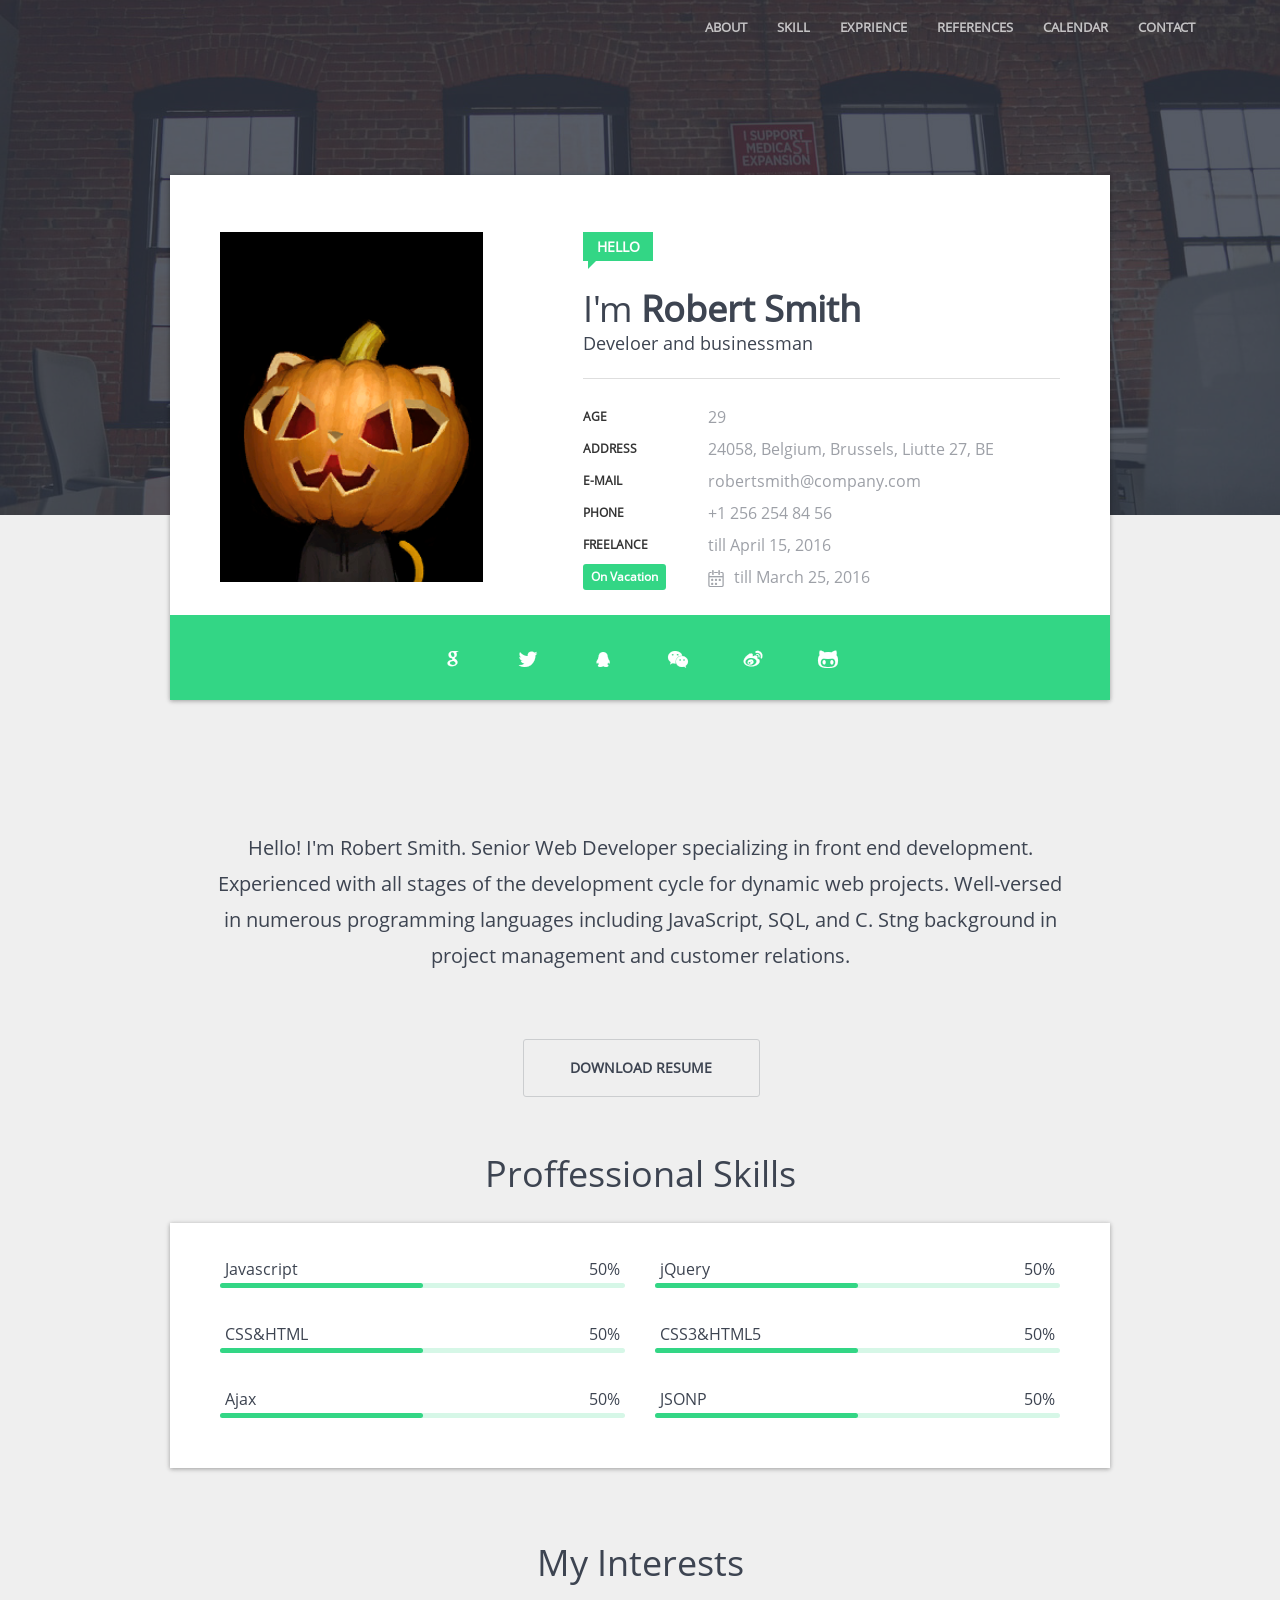
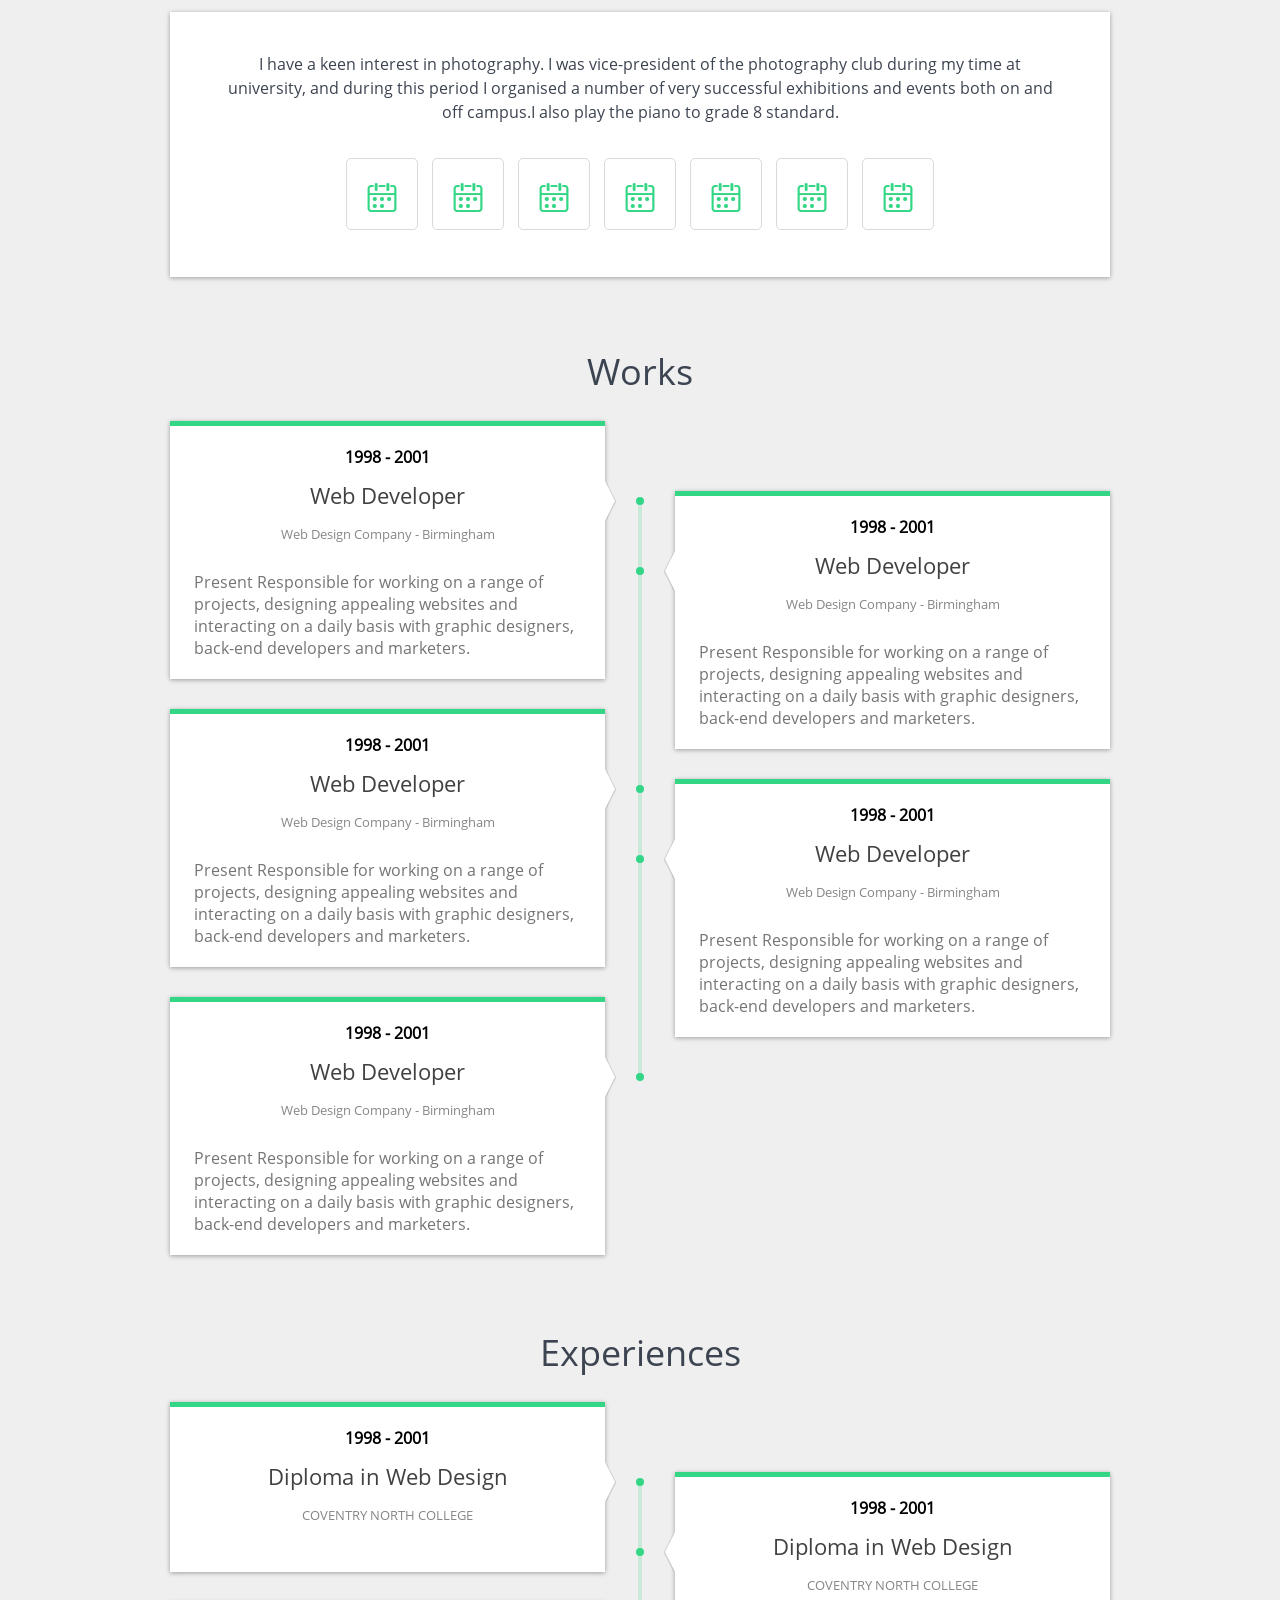
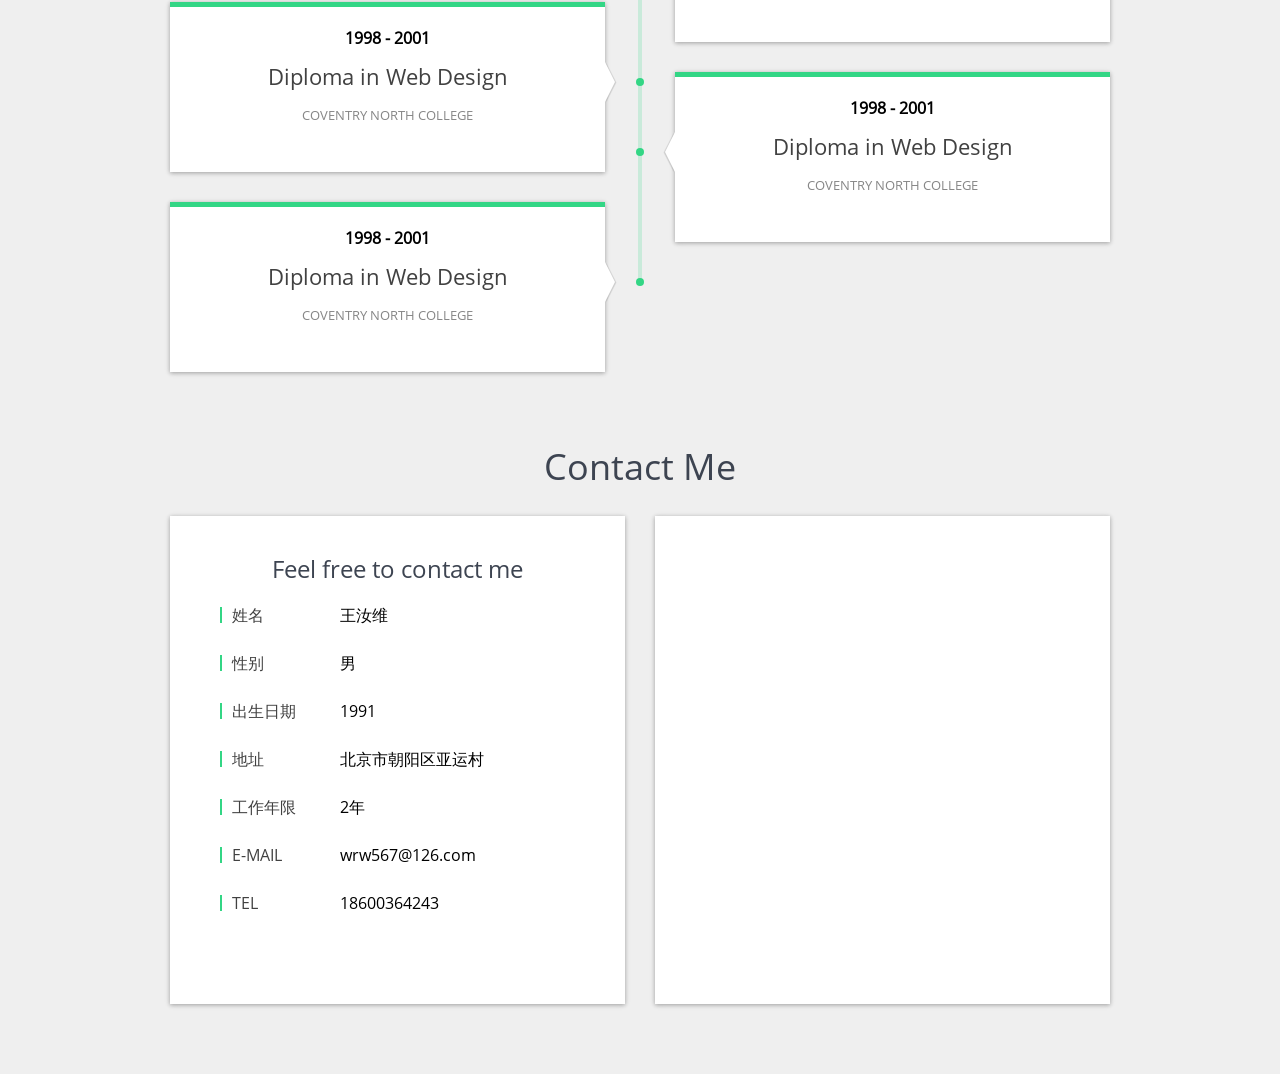
==== credit.html @ 1e8fa641 "commit rename of credit" ====
<!DOCTYPE html>
<html lang="en">
<head>
	<meta charset="UTF-8">
	<title>wangruwei</title>
	<link rel="stylesheet" href="css/main.css" />
	<script type="text/javascript" src="http://webapi.amap.com/maps?v=1.3&key=5630998f1c361e08227bcb206b51876e"></script> 
	<script src="js/main.js"></script>
</head>
<body>
	<header>
		<div class="nav-wrap clearfix">
			<ul class="nav clearfix">
				<li><a href="javascript:;">ABOUT</a><span class="sub-bar"></span></li>
				<li><a href="javascript:;">SKILL</a><span class="sub-bar"></li>
				<li><a href="javascript:;">EXPRIENCE</a><span class="sub-bar"></li>
				<li><a href="javascript:;">REFERENCES</a><span class="sub-bar"></li>
				<li><a href="javascript:;">CALENDAR</a><span class="sub-bar"></li>
				<li><a href="javascript:;">CONTACT</a><span class="sub-bar"></li>
			</ul>
		</div>
	</header>
	<section class="content">
		<div class="card clearfix">
			<div class="face">
				<img src="img/my.png" />
			</div>
			<div class="info">
				<div class="hello">HELLO</div>
				<h1 class="name"><span>I'm</span> Robert Smith</h1>
				<h2 class="job">Develoer and businessman</h2>
				<dl class="profile clearfix">
					<dt>Age</dt>
					<dd>29</dd>
					<dt>Address</dt>
					<dd>24058, Belgium, Brussels, Liutte 27, BE</dd>
					<dt>E-mail</dt>
					<dd><a href="mailto:robertsmith@company.com">robertsmith@company.com</a></dd>
					<dt>Phone</dt>
					<dd><a href="tel:+12562548456">+1 256 254 84 56</a></dd>
					<dt>Freelance</dt>
					<dd>till April 15, 2016</dd>
					<dt class="profile-vacation"><span>On Vacation</span></dt>
					<dd><i class="iconfont">&#xf0011;</i>till March 25, 2016</dd>
				</dl>
			</div>
			<div class="social-bar">
				<ul class="social clearfix">
					<li><a href=""><i class="google iconfont">&#xe875;</i></a></li>
					<li><a href=""><i class="twitter iconfont">&#xe887;</i></a></li>
					<li><a href=""><i class="qq iconfont">&#xe648;</i></a></li>
					<li><a href=""><i class="wechat iconfont">&#xe7f0;</i></a></li>
					<li><a href=""><i class="weibo iconfont">&#xe66e;</i></a></li>
					<li><a href=""><i class="github iconfont">&#xe66f;</i></a></li>
				</ul>
			</div>
		</div>
		<div class="profile-text">
			<p>Hello! I'm Robert Smith. Senior Web Developer specializing in front end development. Experienced with all stages of the development cycle for dynamic web projects. 
							Well-versed in numerous programming languages including JavaScript, SQL, and C. Stng background in project management and customer relations.</p>
		</div>
		<div class="profile-btn">
			<a href="javascript:;">Download Resume</a>
		</div>
	</section>
	<section class="skills">
		<h2>Proffessional Skills</h2>
		<div class="skills-box">
			<ul class="clearfix">
				<li>
					<em class="skill-name">Javascript</em>
					<span class="percent">50%</span>
					<span class="bar-wrap">
						<i class="skill-bar"></i>
					</span>
				</li>
				<li>
					<em class="skill-name">jQuery</em>
					<span class="percent">50%</span>
					<span class="bar-wrap">
						<i class="skill-bar"></i>
					</span>
				</li>
				<li>
					<em class="skill-name">CSS&HTML</em>
					<span class="percent">50%</span>
					<span class="bar-wrap">
						<i class="skill-bar"></i>
					</span>
				</li>
				<li>
					<em class="skill-name">CSS3&HTML5</em>
					<span class="percent">50%</span>
					<span class="bar-wrap">
						<i class="skill-bar"></i>
					</span>
				</li>
				<li>
					<em class="skill-name">Ajax</em>
					<span class="percent">50%</span>
					<span class="bar-wrap">
						<i class="skill-bar"></i>
					</span>
				</li>
				<li>
					<em class="skill-name">JSONP</em>
					<span class="percent">50%</span>
					<span class="bar-wrap">
						<i class="skill-bar"></i>
					</span>
				</li>
			</ul>
		</div>
	</section>
	<section class="library">
		<h2>My Interests</h2>
		<div class="lib-box">
			<p>I have a keen interest in photography. I was vice-president of the photography club during my time at university, and during this period I organised a number of very successful exhibitions and events both on and off campus.I also play the piano to grade 8 standard.</p>
			<ul class="lib-icons clearfix">
				<li class="iconfont">&#xf0011;<span>lib-name</span></li>
				<li class="iconfont">&#xf0011;<span>lib-name</span></li>
				<li class="iconfont">&#xf0011;<span>lib-name</span></li>
				<li class="iconfont">&#xf0011;<span>lib-name</span></li>
				<li class="iconfont">&#xf0011;<span>lib-name</span></li>
				<li class="iconfont">&#xf0011;<span>lib-name</span></li>
				<li class="iconfont">&#xf0011;<span>lib-name</span></li>
			</ul>
		</div>
	</section>
	<!-- 这里写 -->
	<section class="works">
		<h2>Works</h2>
		<div class="timeline">
			<!-- 中间线 -->
			<div class="timeline-bar"></div>
			<!--气泡-->
			<div class="timeline-box left" style="left:0;top:0;">
				<span class="dot"></span>
				<div class="timeline-box-inner">
					<span class="arrow"><i></i></span>
					<div class="date">1998 - 2001</div>
					<h3>Web Developer</h3>
					<h4>Web Design Company - Birmingham</h4>
					<p>Present Responsible for working on a range of projects, designing appealing websites and interacting on a daily basis with graphic designers, back-end developers and marketers.</p>
				</div>
			</div>
			<div class="timeline-box right" style="right:0;top:70px;">
				<span class="dot"></span>
				<div class="timeline-box-inner">
					<span class="arrow"><i></i></span>
					<div class="date">1998 - 2001</div>
					<h3>Web Developer</h3>
					<h4>Web Design Company - Birmingham</h4>
					<p>Present Responsible for working on a range of projects, designing appealing websites and interacting on a daily basis with graphic designers, back-end developers and marketers.</p>
				</div>
			</div>
			<div class="timeline-box left" style="left:0;top:288px;">
				<span class="dot"></span>
				<div class="timeline-box-inner">
					<span class="arrow"><i></i></span>
					<div class="date">1998 - 2001</div>
					<h3>Web Developer</h3>
					<h4>Web Design Company - Birmingham</h4>
					<p>Present Responsible for working on a range of projects, designing appealing websites and interacting on a daily basis with graphic designers, back-end developers and marketers.</p>
				</div>
			</div>
			<div class="timeline-box right" style="right:0;top:358px;">
				<span class="dot"></span>
				<div class="timeline-box-inner">
					<span class="arrow"><i></i></span>
					<div class="date">1998 - 2001</div>
					<h3>Web Developer</h3>
					<h4>Web Design Company - Birmingham</h4>
					<p>Present Responsible for working on a range of projects, designing appealing websites and interacting on a daily basis with graphic designers, back-end developers and marketers.</p>
				</div>
			</div>
			<div class="timeline-box left" style="left:0;top:576px;">
				<span class="dot"></span>
				<div class="timeline-box-inner">
					<span class="arrow"><i></i></span>
					<div class="date">1998 - 2001</div>
					<h3>Web Developer</h3>
					<h4>Web Design Company - Birmingham</h4>
					<p>Present Responsible for working on a range of projects, designing appealing websites and interacting on a daily basis with graphic designers, back-end developers and marketers.</p>
				</div>
			</div>
		</div>
	</section>
	<section class="works chief">
		<h2>Experiences</h2>
		<div class="timeline">
			<!-- 中间线 -->
			<div class="timeline-bar"></div>
			<!--气泡-->
			<div class="timeline-box left" style="left:0;top:0;">
				<span class="dot"></span>
				<div class="timeline-box-inner">
					<span class="arrow"><i></i></span>
					<div class="date">1998 - 2001</div>
					<h3>Diploma in Web Design</h3>
					<h4>COVENTRY NORTH COLLEGE</h4>
				</div>
			</div>
			<div class="timeline-box right" style="right:0;top:70px;">
				<span class="dot"></span>
				<div class="timeline-box-inner">
					<span class="arrow"><i></i></span>
					<div class="date">1998 - 2001</div>
					<h3>Diploma in Web Design</h3>
					<h4>COVENTRY NORTH COLLEGE</h4>
				</div>
			</div>
			<div class="timeline-box left" style="left:0;top:200px;">
				<span class="dot"></span>
				<div class="timeline-box-inner">
					<span class="arrow"><i></i></span>
					<div class="date">1998 - 2001</div>
					<h3>Diploma in Web Design</h3>
					<h4>COVENTRY NORTH COLLEGE</h4>
				</div>
			</div>
			<div class="timeline-box right" style="right:0;top:270px;">
				<span class="dot"></span>
				<div class="timeline-box-inner">
					<span class="arrow"><i></i></span>
					<div class="date">1998 - 2001</div>
					<h3>Diploma in Web Design</h3>
					<h4>COVENTRY NORTH COLLEGE</h4>
				</div>
			</div>
			<div class="timeline-box left" style="left:0;top:400px;">
				<span class="dot"></span>
				<div class="timeline-box-inner">
					<span class="arrow"><i></i></span>
					<div class="date">1998 - 2001</div>
					<h3>Diploma in Web Design</h3>
					<h4>COVENTRY NORTH COLLEGE</h4>
				</div>
			</div>
		</div>
	</section>
	<section class="contact clearfix">
		<h2>Contact Me</h2>
		<div class="my-info">
			<h3>Feel free to contact me</h3>
			<dl class="clearfix">
				<dt>姓名<i></i></dt>
				<dd>王汝维</dd>
				<dt>性别<i></i></dt>
				<dd>男</dd>
				<dt>出生日期<i></i></dt>
				<dd>1991</dd>
				<dt>地址<i></i></dt>
				<dd>北京市朝阳区亚运村</dd>
				<dt>工作年限<i></i></dt>
				<dd>2年</dd>
				<dt>E-MAIL<i></i></dt>
				<dd>wrw567@126.com</dd>
				<dt>TEL<i></i></dt>
				<dd>18600364243</dd>
			</dl>
		</div>
		<div class="loca">
			<div id="container"></div>
		</div>
	</section>
</body>
</html>
---- css/main.css ----
@font-face {
  font-family: Open Sans;
  src: url(../font/cJZKeOuBrn4kERxqtaUH3VtXRa8TVwTICgirnJhmVJw.woff2);
}
@font-face {
  font-family: 'iconfont';
  src: url('iconfont.eot');
  src: url('iconfont.eot?#iefix') format('embedded-opentype'), /* IE6-IE8 */ url('iconfont.woff') format('woff'), /* chrome、firefox */ url('iconfont.ttf') format('truetype'), /* chrome、firefox、opera、Safari, Android, iOS 4.2+*/ url('iconfont.svg#iconfont') format('svg');
  
  /* IE9*/
  /* iOS 4.1- */
}
.iconfont {
  font-family: "iconfont" !important;
  font-size: 16px;
  font-style: normal;
  -webkit-font-smoothing: antialiased;
  -webkit-text-stroke-width: 0.2px;
  -moz-osx-font-smoothing: grayscale;
}
* {
  margin: 0;
  padding: 0;
  list-style: none;
  font-family: "Open Sans", 'Microsoft Yahei', sans-serif;
}
body {
  background: #efefef;
}
a {
  text-decoration: none;
  color: #000;
}
.clearfix:after {
  content: '';
  display: block;
  clear: both;
}
header {
  width: 100%;
  height: 515px;
  background: url(../img/hd-bg.jpg) no-repeat center;
  background-size: cover;
  position: relative;
  left: 0;
  top: 0;
}
header:before {
  content: '';
  position: absolute;
  left: 0;
  top: 0;
  width: 100%;
  height: 100%;
  background-color: rgba(44, 51, 64, 0.8);
}
header .nav-wrap {
  max-width: 1550px;
  margin: 0 auto;
  position: relative;
  left: 0;
  top: 0;
  padding: 7px 55px 7px 0;
}
header .nav {
  float: right;
  height: 40px;
}
header .nav li {
  float: left;
  margin-right: 30px;
}
header .nav a {
  display: block;
  font-family: "Open Sans", 'Microsoft Yahei', sans-serif;
  line-height: 40px;
  font-weight: 700;
  color: rgba(255, 255, 255, 0.7);
  font-size: 13px;
}
header .nav .sub-bar {
  width: 0;
  height: 3px;
  display: block;
  background: #33d685;
  -webkit-transition: width 0.15s linear 0s;
  -o-transition: width 0.15s linear 0s;
  transition: width 0.15s linear 0s;
}
header .nav li:hover .sub-bar {
  width: 100%;
}
.content {
  background: #efefef;
  position: relative;
  left: 0;
  top: 0;
  padding-top: 255px;
  width: 940px;
  margin: 0 auto;
}
.content .card {
  width: 940px;
  height: 525px;
  box-shadow: 0 1px 6px rgba(0, 0, 0, 0.12), 0 1px 4px rgba(0, 0, 0, 0.24);
  background: #fff;
  position: absolute;
  left: 50%;
  top: -340px;
  margin-left: -470px;
}
.card .face {
  width: 300px;
  height: 350px;
  float: left;
  margin: 57px 63px 0 50px;
  overflow: hidden;
  text-align: center;
}
.card .face img {
  display: block;
  height: 100%;
}
.card .info {
  float: left;
  width: 477px;
  height: 300px;
  box-sizing: border-box;
  margin-top: 57px;
}
.card .info .hello {
  width: 70px;
  height: 29px;
  background: #33d685;
  font-size: 14px;
  font-weight: 700;
  font-family: "Open Sans", 'Microsoft Yahei', sans-serif;
  line-height: 29px;
  text-align: center;
  color: #fff;
  position: relative;
  left: 0;
  top: 0;
  margin-bottom: 28px;
}
.card .info .hello:before {
  content: '';
  display: block;
  width: 0;
  height: 0;
  border: 4px solid #33d685;
  border-right: 4px solid transparent;
  border-bottom: 4px solid transparent;
  position: absolute;
  left: 5px;
  top: 100%;
}
.card .info .name {
  font-size: 36px;
  margin-bottom: 5px;
  font-family: "Open Sans", 'Microsoft Yahei', sans-serif;
  color: #3d4451;
  font-weight: bold;
  line-height: 1.1;
}
.card .info .name span {
  font-weight: 300;
  color: #3d4451;
}
.card .info h2 {
  font-size: 18px;
  font-weight: 400;
  line-height: 1.1;
  color: #3d4451;
  padding-bottom: 25px;
  margin-bottom: 25px;
  border-bottom: 1px solid #dedede;
}
.card .profile dt {
  width: 120px;
  float: left;
  color: #333333;
  font-size: 12px;
  font-weight: 700;
  line-height: 26px;
  text-transform: uppercase;
  margin-bottom: 6px;
}
.card .profile dd {
  margin-left: 125px;
  font-size: 16px;
  font-weight: 400;
  line-height: 26px;
  color: #9da0a7;
  margin-bottom: 6px;
  vertical-align: baseline;
}
.card .profile dd a {
  color: #9da0a7;
}
.card .profile dd a:hover {
  text-decoration: underline;
}
.card .profile-vacation span {
  color: #fff;
  font-size: 12px;
  font-weight: 700;
  line-height: 100%;
  text-transform: none;
  padding: 7px 8px;
  display: inline-block;
  -webkit-border-radius: 3px;
  -moz-border-radius: 3px;
  -ms-border-radius: 3px;
  -o-border-radius: 3px;
  border-radius: 3px;
  background-color: #33d685;
}
.card .iconfont {
  margin-right: 10px;
  vertical-align: baseline;
}
.card .social-bar {
  position: absolute;
  left: 0;
  bottom: 0;
  background: #33d685;
  width: 100%;
  height: 85px;
}
.card .social-bar .social {
  width: 450px;
  height: 55px;
  position: absolute;
  left: 50%;
  top: 50%;
  margin-left: -225px;
  margin-top: -27.5px;
}
.card .social-bar li {
  float: left;
  width: 45px;
  height: 45px;
  margin: 5px 15px;
  text-align: center;
}
.card .social-bar li a {
  display: block;
  width: 100%;
  height: 100%;
  border-radius: 50%;
  text-indent: 10px;
  -webkit-transition: 250ms all ease;
  -moz-transition: 250ms all ease;
  -ms-transition: 250ms all ease;
  -o-transition: 250ms all ease;
  transition: 250ms all ease;
}
.card .social-bar li a:hover {
  background: rgba(0, 0, 0, 0.1);
}
.card .social-bar li i {
  font-size: 20px;
  line-height: 45px;
  color: #fff;
  text-align: center;
}
.profile-text {
  color: #3d4451;
  font-size: 20px;
  font-weight: 300;
  line-height: 1.8;
  text-align: center;
  margin-top: 60px;
  padding-left: 5%;
  padding-right: 5%;
}
.profile-text .profile-text p {
  margin: 0 0 25px 0;
  word-wrap: normal;
}
.profile-btn {
  margin: 65px auto 0;
  text-align: center;
  width: 235px;
  height: 56px;
  margin-bottom: 54px;
}
.profile-btn a {
  display: block;
  width: 235px;
  height: 56px;
  font-size: 14px;
  font-weight: 700;
  line-height: 56px;
  text-transform: uppercase;
  border: 1px solid #cbcdcf;
  background: transparent;
  box-shadow: none;
  border-radius: 3px;
  transition: all 0.3s ease-out;
  color: #3d4451;
}
.profile-btn a:hover {
  opacity: 0.95;
  box-shadow: 0 5px 11px 0 rgba(0, 0, 0, 0.18), 0 4px 15px 0 rgba(0, 0, 0, 0.15);
}
.skills {
  width: 940px;
  margin: 0 auto;
  text-align: center;
  margin-bottom: 70px;
}
.skills h2 {
  color: #3d4451;
  margin-bottom: 25px;
  font-weight: normal;
  font-size: 36px;
}
.skills .skills-box {
  padding-left: 50px;
  box-sizing: border-box;
  width: 100%;
  height: 245px;
  background: #fff;
  box-shadow: 0 1px 6px rgba(0, 0, 0, 0.12), 0 1px 4px rgba(0, 0, 0, 0.24);
}
.skills .skills-box li {
  float: left;
  width: 405px;
  height: 65px;
  box-sizing: border-box;
  margin-right: 30px;
  position: relative;
  left: 0;
  top: 0;
}
.skills .skills-box li .skill-name {
  font-style: normal;
  color: #3d4451;
  position: absolute;
  left: 5px;
  top: 35px;
}
.skills .skills-box li .percent {
  color: #3d4451;
  position: absolute;
  right: 5px;
  top: 35px;
}
.skills .skills-box li .bar-wrap {
  width: 405px;
  height: 5px;
  background: #d6f7e7;
  position: absolute;
  left: 0;
  bottom: 0;
  border-radius: 5px;
}
.skills .skills-box li .bar-wrap .skill-bar {
  width: 50%;
  height: 100%;
  background: #33d685;
  position: absolute;
  left: 0;
  top: 0;
  border-radius: 5px;
  -webkit-transition: width 400ms ease-out 100ms;
  -moz-transition: width 400ms ease-out 100ms;
  -ms-transition: width 400ms ease-out 100ms;
  -o-transition: width 400ms ease-out 100ms;
  transition: width 400ms ease-out 100ms;
}
.library {
  width: 940px;
  margin: 0 auto;
  text-align: center;
}
.library h2 {
  color: #3d4451;
  margin-bottom: 25px;
  font-weight: normal;
  font-size: 36px;
}
.lib-box {
  position: relative;
  left: 0;
  top: 0;
  width: 940px;
  height: 265px;
  background: #fff;
  box-shadow: 0 1px 6px rgba(0, 0, 0, 0.12), 0 1px 4px rgba(0, 0, 0, 0.24);
  padding: 40px 50px;
  box-sizing: border-box;
}
.lib-box p {
  margin: 0 0 25px 0;
  color: #3d4451;
  line-height: 24px;
}
.lib-icons {
  position: absolute;
  left: 50%;
  bottom: 47px;
  margin-left: -301px;
  width: 602px;
  height: 72px;
}
.lib-icons li {
  float: left;
  width: 72px;
  height: 72px;
  border: 1px solid #d7dbde;
  border-radius: 5px;
  margin: 0 7px;
  line-height: 72px;
  text-align: center;
  font-size: 30px;
  color: #33d685;
  cursor: pointer;
  box-sizing: border-box;
  position: relative;
  left: 0;
  top: 0;
}
.lib-icons li:hover span {
  margin-top: 10px;
  opacity: 1;
}
.lib-icons li span {
  -webkit-transition: all 0.35s ease-out;
  -moz-transition: all 0.35s ease-out;
  -ms-transition: all 0.35s ease-out;
  -o-transition: all 0.35s ease-out;
  transition: all 0.35s ease-out;
  opacity: 0;
  color: #fff;
  font-size: 11px;
  font-weight: 400;
  line-height: 1;
  background-color: #717171;
  padding: 5px 8px;
  white-space: nowrap;
  position: absolute;
  top: 100%;
  left: 50%;
  margin-left: -33px;
  margin-top: 0;
  border-radius: 3px;
}
.works {
  width: 940px;
  margin: 70px auto 0;
  text-align: center;
}
.works h2 {
  color: #3d4451;
  margin-bottom: 25px;
  font-weight: normal;
  font-size: 36px;
}
.works.chief .timeline {
  height: 570px;
  margin-bottom: 70px;
}
.works.chief .timeline-bar {
  height: 400px;
}
.timeline {
  width: 940px;
  height: 837px;
  box-sizing: border-box;
  margin: 0 auto;
  position: relative;
  left: 0;
  top: 0;
}
.timeline .timeline-bar {
  position: absolute;
  left: 50%;
  top: 80px;
  margin-left: -2px;
  width: 4px;
  height: 575px;
  background: #33d685;
  opacity: 0.2;
}
.timeline-box {
  width: 435px;
  position: absolute;
  border-top: 5px solid #33d685;
  box-shadow: 0 1px 6px rgba(0, 0, 0, 0.12), 0 1px 4px rgba(0, 0, 0, 0.24);
  box-sizing: border-box;
  padding: 20px 2.5%;
  background: #fff;
}
.timeline-box .date {
  font-size: 16px;
  font-weight: 700;
  text-align: center;
  margin-bottom: 15px;
}
.timeline-box p {
  text-align: left;
  color: #757575;
}
.timeline-box h3 {
  font-size: 22px;
  color: #414141;
  font-weight: 400;
  margin-bottom: 20px;
  line-height: 1.1;
}
.timeline-box h4 {
  margin-bottom: 30px;
  color: #878787;
  font-size: 13px;
  font-weight: 400;
  line-height: 1.1;
}
.timeline-box.left .arrow {
  width: 12px;
  height: 41px;
  position: absolute;
  top: 55px;
  right: -12px;
  background: url(../img/arrows.png) no-repeat -18px 0;
}
.timeline-box.left .arrow i {
  border-top: 20px solid transparent;
  border-bottom: 20px solid transparent;
  border-left: 10px solid #fff;
  display: block;
}
.timeline-box.left .dot {
  position: absolute;
  top: 71px;
  right: -39px;
  width: 8px;
  height: 8px;
  border-radius: 50%;
  background: #33d685;
}
.timeline-box.right .arrow {
  width: 12px;
  height: 41px;
  position: absolute;
  top: 55px;
  left: -12px;
  background: url(../img/arrows.png) no-repeat 0 0;
}
.timeline-box.right .arrow i {
  border-top: 20px solid transparent;
  border-bottom: 20px solid transparent;
  border-right: 10px solid #fff;
  display: block;
}
.timeline-box.right .dot {
  position: absolute;
  top: 71px;
  left: -39px;
  width: 8px;
  height: 8px;
  border-radius: 50%;
  background: #33d685;
}
.contact {
  width: 940px;
  margin: 0 auto;
  text-align: center;
}
.contact h2 {
  color: #3d4451;
  margin-bottom: 25px;
  font-weight: normal;
  font-size: 36px;
}
.contact {
  margin-bottom: 70px;
}
.my-info {
  float: left;
  width: 455px;
  height: 488px;
  box-shadow: 0 1px 6px rgba(0, 0, 0, 0.12), 0 1px 4px rgba(0, 0, 0, 0.24);
  background: #fff;
  box-sizing: border-box;
  padding: 40px 50px;
}
.my-info h3 {
  font-size: 24px;
  font-weight: 400;
  margin: 0 0 25px 0;
  line-height: 1.1;
  color: #3d4451;
}
.my-info dl dt {
  width: 100px;
  float: left;
  margin-bottom: 32px;
  text-align: left;
  color: #414141;
  font-weight: 400;
  box-sizing: border-box;
  border-left: 2px solid #33d685;
  line-height: 100%;
  padding-left: 10px;
  position: relative;
  left: 0;
  top: 0;
}
.my-info dl dt i {
  height: 2px;
  width: 355px;
  background: #33d685;
  position: absolute;
  left: 0;
  bottom: -14px;
  opacity: 0;
  -webkit-transition: 0.3s all ease;
  -moz-transition: 0.3s all ease;
  -ms-transition: 0.3s all ease;
  -o-transition: 0.3s all ease;
  transition: 0.3s all ease;
}
.my-info dl dd {
  width: 255px;
  float: left;
  margin-bottom: 32px;
  position: relative;
  left: 0;
  top: 0;
  font-weight: 300;
  text-align: left;
  text-indent: 20px;
  line-height: 100%;
  cursor: pointer;
}
.loca {
  float: right;
  width: 455px;
  height: 488px;
  box-shadow: 0 1px 6px rgba(0, 0, 0, 0.12), 0 1px 4px rgba(0, 0, 0, 0.24);
  background: #fff;
}
#container {
  width: 100%;
  height: 100%;
}
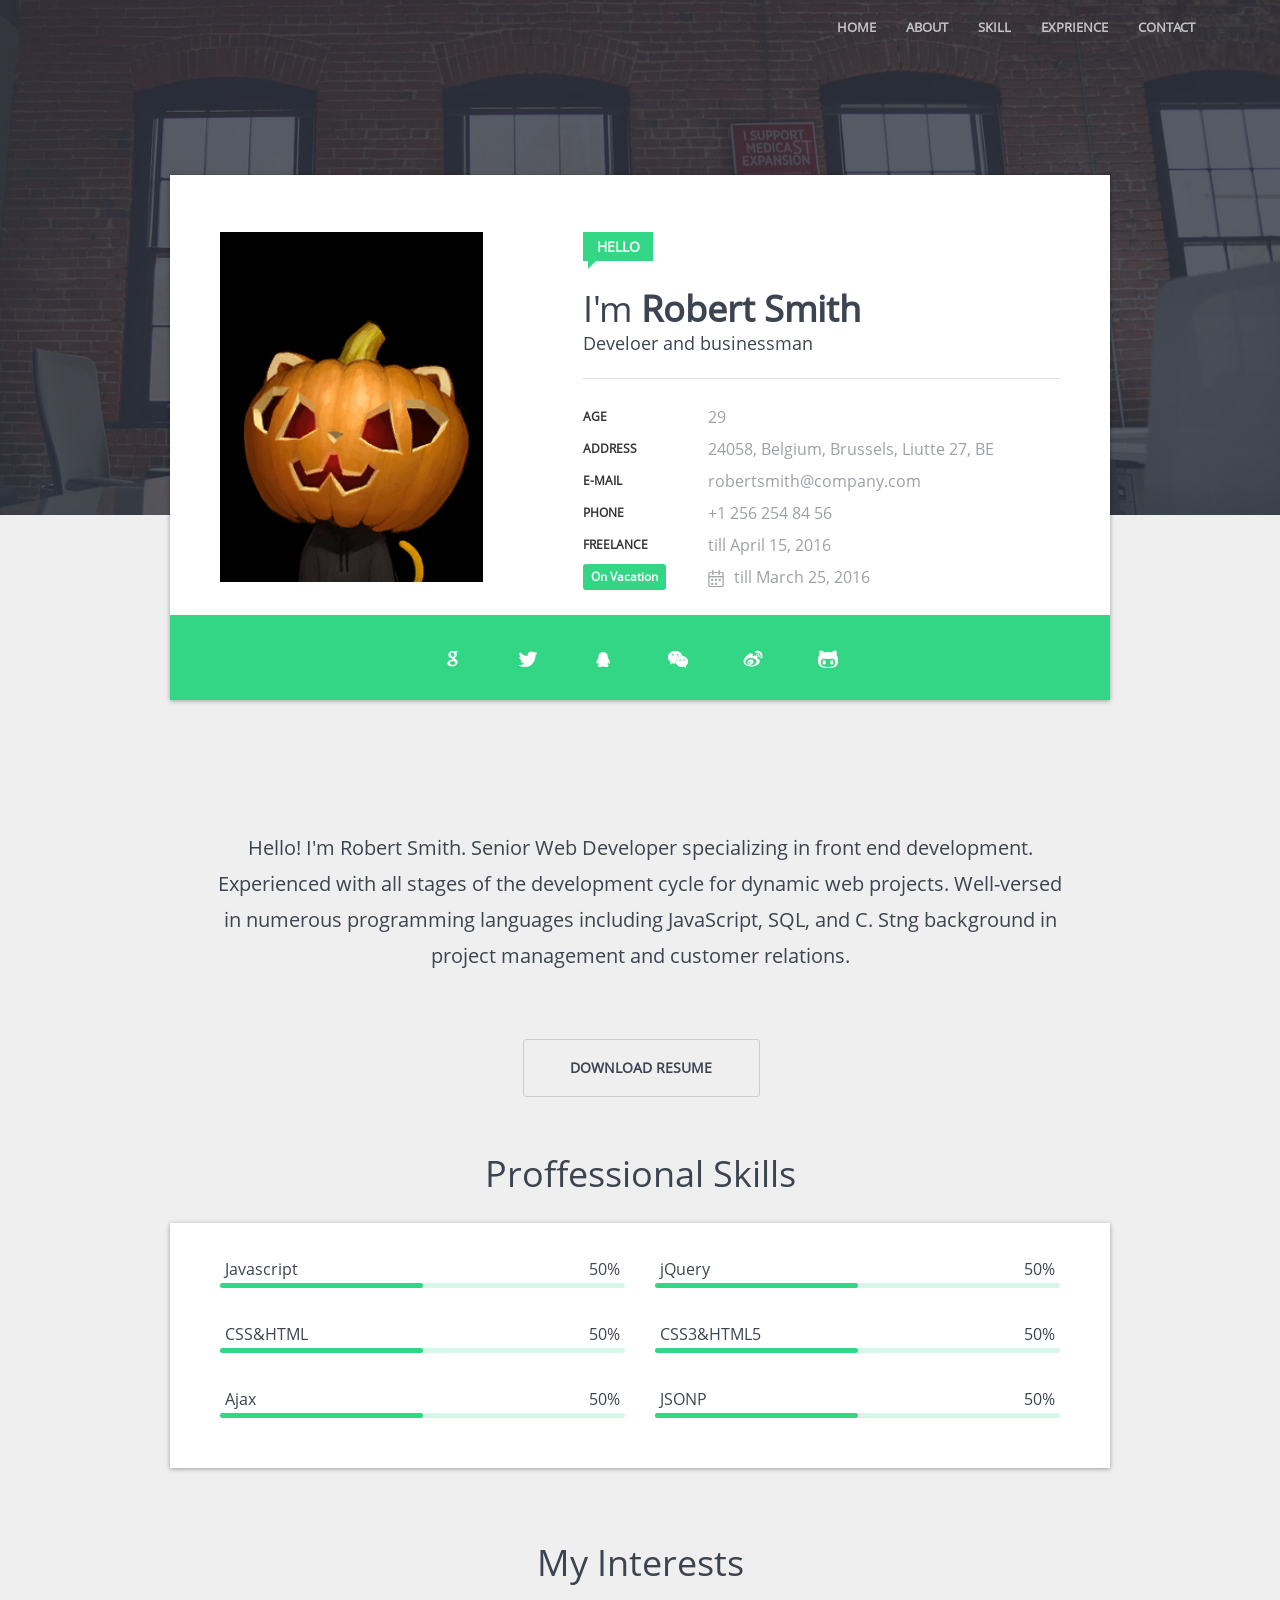
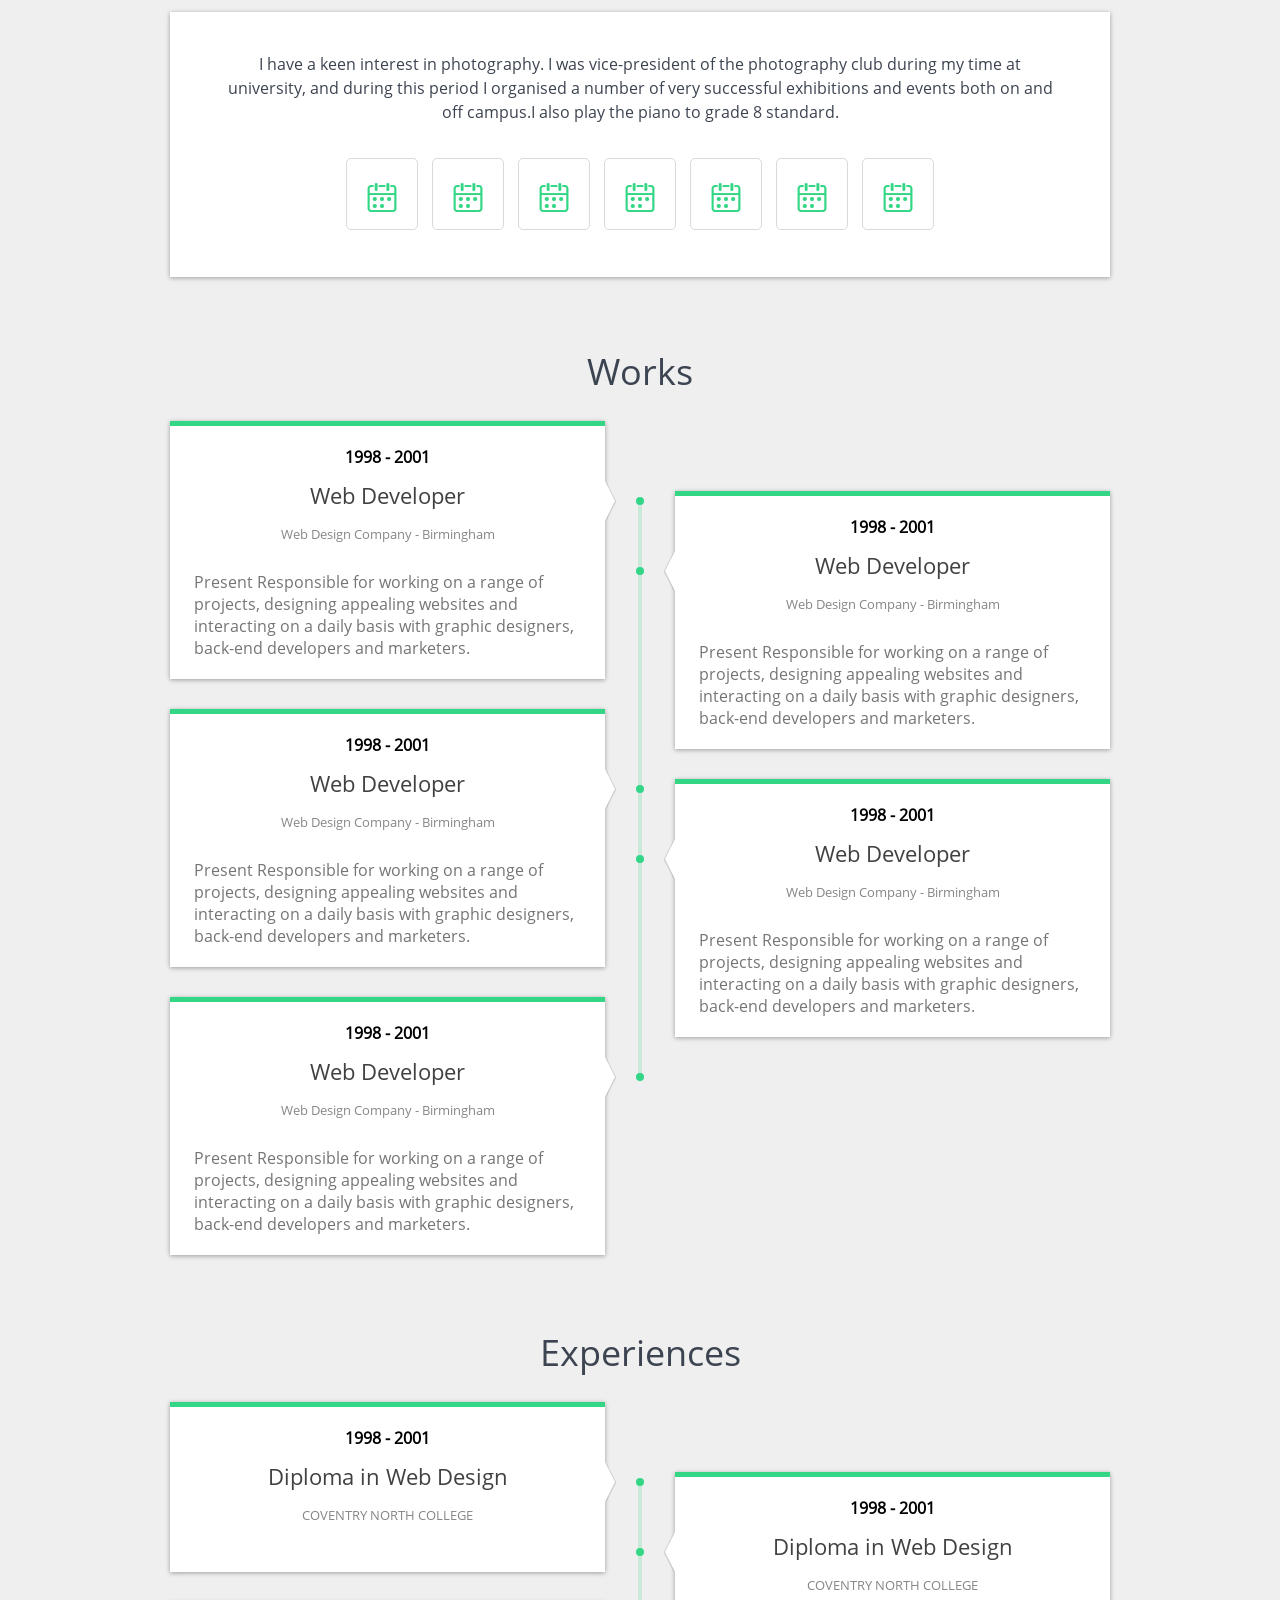
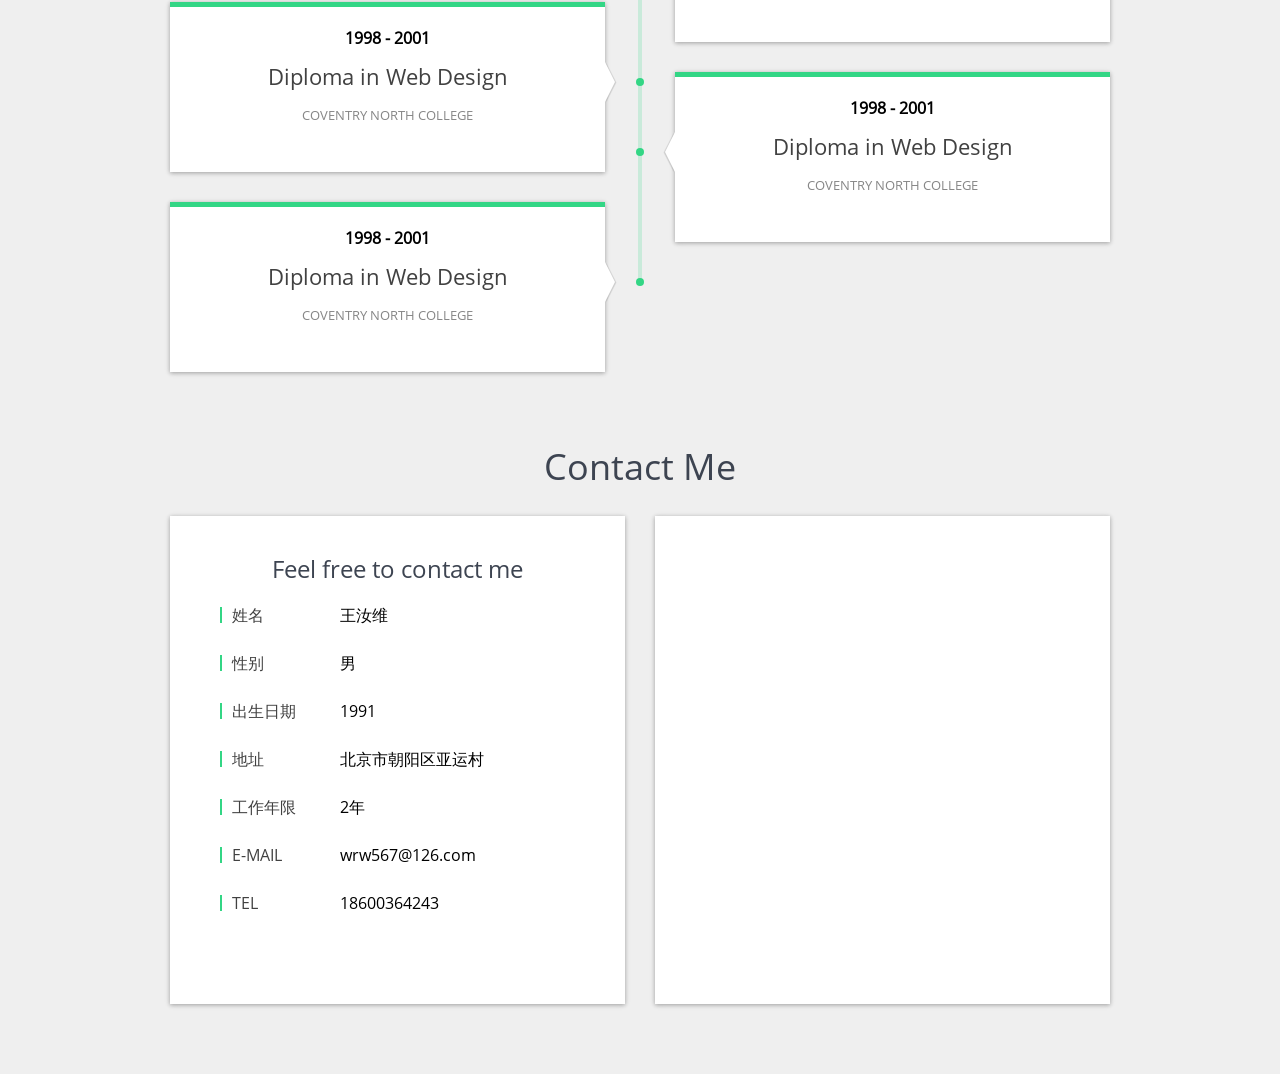
==== commit 4676c911: "main page constructor end" ====
--- a/credit.html
+++ b/credit.html
@@ -3,19 +3,18 @@
 <head>
 	<meta charset="UTF-8">
 	<title>wangruwei</title>
-	<link rel="stylesheet" href="css/main.css" />
+	<link rel="stylesheet" href="css/credit.css" />
 	<script type="text/javascript" src="http://webapi.amap.com/maps?v=1.3&key=5630998f1c361e08227bcb206b51876e"></script> 
-	<script src="js/main.js"></script>
+	<script src="js/credit.js"></script>
 </head>
 <body>
 	<header>
 		<div class="nav-wrap clearfix">
 			<ul class="nav clearfix">
+				<li><a href="index.html">HOME</a><span class="sub-bar"></span></li>
 				<li><a href="javascript:;">ABOUT</a><span class="sub-bar"></span></li>
 				<li><a href="javascript:;">SKILL</a><span class="sub-bar"></li>
 				<li><a href="javascript:;">EXPRIENCE</a><span class="sub-bar"></li>
-				<li><a href="javascript:;">REFERENCES</a><span class="sub-bar"></li>
-				<li><a href="javascript:;">CALENDAR</a><span class="sub-bar"></li>
 				<li><a href="javascript:;">CONTACT</a><span class="sub-bar"></li>
 			</ul>
 		</div>
--- a/css/credit.css
+++ b/css/credit.css
@@ -0,0 +1,653 @@
+::selection {
+  background: #33d685;
+  color: #FFF;
+}
+@font-face {
+  font-family: Open Sans;
+  src: url(../font/cJZKeOuBrn4kERxqtaUH3VtXRa8TVwTICgirnJhmVJw.woff2);
+}
+@font-face {
+  font-family: 'iconfont';
+  src: url('iconfont.eot');
+  src: url('iconfont.eot?#iefix') format('embedded-opentype'), /* IE6-IE8 */ url('iconfont.woff') format('woff'), /* chrome、firefox */ url('iconfont.ttf') format('truetype'), /* chrome、firefox、opera、Safari, Android, iOS 4.2+*/ url('iconfont.svg#iconfont') format('svg');
+  
+  /* IE9*/
+  /* iOS 4.1- */
+}
+.iconfont {
+  font-family: "iconfont" !important;
+  font-size: 16px;
+  font-style: normal;
+  -webkit-font-smoothing: antialiased;
+  -webkit-text-stroke-width: 0.2px;
+  -moz-osx-font-smoothing: grayscale;
+}
+* {
+  margin: 0;
+  padding: 0;
+  list-style: none;
+  font-family: "Open Sans", 'Microsoft Yahei', sans-serif;
+}
+body {
+  background: #efefef;
+}
+a {
+  text-decoration: none;
+  color: #000;
+}
+.clearfix:after {
+  content: '';
+  display: block;
+  clear: both;
+}
+header {
+  width: 100%;
+  height: 515px;
+  background: url(../img/hd-bg.jpg) no-repeat center;
+  background-size: cover;
+  position: relative;
+  left: 0;
+  top: 0;
+}
+header:before {
+  content: '';
+  position: absolute;
+  left: 0;
+  top: 0;
+  width: 100%;
+  height: 100%;
+  background-color: rgba(44, 51, 64, 0.8);
+}
+header .nav-wrap {
+  max-width: 1550px;
+  margin: 0 auto;
+  position: relative;
+  left: 0;
+  top: 0;
+  padding: 7px 55px 7px 0;
+}
+header .nav {
+  float: right;
+  height: 40px;
+}
+header .nav li {
+  float: left;
+  margin-right: 30px;
+}
+header .nav a {
+  display: block;
+  font-family: "Open Sans", 'Microsoft Yahei', sans-serif;
+  line-height: 40px;
+  font-weight: 700;
+  color: rgba(255, 255, 255, 0.7);
+  font-size: 13px;
+}
+header .nav .sub-bar {
+  width: 0;
+  height: 3px;
+  display: block;
+  background: #33d685;
+  -webkit-transition: width 0.15s linear 0s;
+  -o-transition: width 0.15s linear 0s;
+  transition: width 0.15s linear 0s;
+}
+header .nav li:hover .sub-bar {
+  width: 100%;
+}
+.content {
+  background: #efefef;
+  position: relative;
+  left: 0;
+  top: 0;
+  padding-top: 255px;
+  width: 940px;
+  margin: 0 auto;
+}
+.content .card {
+  width: 940px;
+  height: 525px;
+  box-shadow: 0 1px 6px rgba(0, 0, 0, 0.12), 0 1px 4px rgba(0, 0, 0, 0.24);
+  background: #fff;
+  position: absolute;
+  left: 50%;
+  top: -340px;
+  margin-left: -470px;
+}
+.card .face {
+  width: 300px;
+  height: 350px;
+  float: left;
+  margin: 57px 63px 0 50px;
+  overflow: hidden;
+  text-align: center;
+}
+.card .face img {
+  display: block;
+  height: 100%;
+}
+.card .info {
+  float: left;
+  width: 477px;
+  height: 300px;
+  box-sizing: border-box;
+  margin-top: 57px;
+}
+.card .info .hello {
+  width: 70px;
+  height: 29px;
+  background: #33d685;
+  font-size: 14px;
+  font-weight: 700;
+  font-family: "Open Sans", 'Microsoft Yahei', sans-serif;
+  line-height: 29px;
+  text-align: center;
+  color: #fff;
+  position: relative;
+  left: 0;
+  top: 0;
+  margin-bottom: 28px;
+}
+.card .info .hello:before {
+  content: '';
+  display: block;
+  width: 0;
+  height: 0;
+  border: 4px solid #33d685;
+  border-right: 4px solid transparent;
+  border-bottom: 4px solid transparent;
+  position: absolute;
+  left: 5px;
+  top: 100%;
+}
+.card .info .name {
+  font-size: 36px;
+  margin-bottom: 5px;
+  font-family: "Open Sans", 'Microsoft Yahei', sans-serif;
+  color: #3d4451;
+  font-weight: bold;
+  line-height: 1.1;
+}
+.card .info .name span {
+  font-weight: 300;
+  color: #3d4451;
+}
+.card .info h2 {
+  font-size: 18px;
+  font-weight: 400;
+  line-height: 1.1;
+  color: #3d4451;
+  padding-bottom: 25px;
+  margin-bottom: 25px;
+  border-bottom: 1px solid #dedede;
+}
+.card .profile dt {
+  width: 120px;
+  float: left;
+  color: #333333;
+  font-size: 12px;
+  font-weight: 700;
+  line-height: 26px;
+  text-transform: uppercase;
+  margin-bottom: 6px;
+}
+.card .profile dd {
+  margin-left: 125px;
+  font-size: 16px;
+  font-weight: 400;
+  line-height: 26px;
+  color: #9da0a7;
+  margin-bottom: 6px;
+  vertical-align: baseline;
+}
+.card .profile dd a {
+  color: #9da0a7;
+}
+.card .profile dd a:hover {
+  text-decoration: underline;
+}
+.card .profile-vacation span {
+  color: #fff;
+  font-size: 12px;
+  font-weight: 700;
+  line-height: 100%;
+  text-transform: none;
+  padding: 7px 8px;
+  display: inline-block;
+  -webkit-border-radius: 3px;
+  -moz-border-radius: 3px;
+  -ms-border-radius: 3px;
+  -o-border-radius: 3px;
+  border-radius: 3px;
+  background-color: #33d685;
+}
+.card .iconfont {
+  margin-right: 10px;
+  vertical-align: baseline;
+}
+.card .social-bar {
+  position: absolute;
+  left: 0;
+  bottom: 0;
+  background: #33d685;
+  width: 100%;
+  height: 85px;
+}
+.card .social-bar .social {
+  width: 450px;
+  height: 55px;
+  position: absolute;
+  left: 50%;
+  top: 50%;
+  margin-left: -225px;
+  margin-top: -27.5px;
+}
+.card .social-bar li {
+  float: left;
+  width: 45px;
+  height: 45px;
+  margin: 5px 15px;
+  text-align: center;
+}
+.card .social-bar li a {
+  display: block;
+  width: 100%;
+  height: 100%;
+  border-radius: 50%;
+  text-indent: 10px;
+  -webkit-transition: 250ms all ease;
+  -moz-transition: 250ms all ease;
+  -ms-transition: 250ms all ease;
+  -o-transition: 250ms all ease;
+  transition: 250ms all ease;
+}
+.card .social-bar li a:hover {
+  background: rgba(0, 0, 0, 0.1);
+}
+.card .social-bar li i {
+  font-size: 20px;
+  line-height: 45px;
+  color: #fff;
+  text-align: center;
+}
+.profile-text {
+  color: #3d4451;
+  font-size: 20px;
+  font-weight: 300;
+  line-height: 1.8;
+  text-align: center;
+  margin-top: 60px;
+  padding-left: 5%;
+  padding-right: 5%;
+}
+.profile-text .profile-text p {
+  margin: 0 0 25px 0;
+  word-wrap: normal;
+}
+.profile-btn {
+  margin: 65px auto 0;
+  text-align: center;
+  width: 235px;
+  height: 56px;
+  margin-bottom: 54px;
+}
+.profile-btn a {
+  display: block;
+  width: 235px;
+  height: 56px;
+  font-size: 14px;
+  font-weight: 700;
+  line-height: 56px;
+  text-transform: uppercase;
+  border: 1px solid #cbcdcf;
+  background: transparent;
+  box-shadow: none;
+  border-radius: 3px;
+  transition: all 0.3s ease-out;
+  color: #3d4451;
+}
+.profile-btn a:hover {
+  opacity: 0.95;
+  box-shadow: 0 5px 11px 0 rgba(0, 0, 0, 0.18), 0 4px 15px 0 rgba(0, 0, 0, 0.15);
+}
+.skills {
+  width: 940px;
+  margin: 0 auto;
+  text-align: center;
+  margin-bottom: 70px;
+}
+.skills h2 {
+  color: #3d4451;
+  margin-bottom: 25px;
+  font-weight: normal;
+  font-size: 36px;
+}
+.skills .skills-box {
+  padding-left: 50px;
+  box-sizing: border-box;
+  width: 100%;
+  height: 245px;
+  background: #fff;
+  box-shadow: 0 1px 6px rgba(0, 0, 0, 0.12), 0 1px 4px rgba(0, 0, 0, 0.24);
+}
+.skills .skills-box li {
+  float: left;
+  width: 405px;
+  height: 65px;
+  box-sizing: border-box;
+  margin-right: 30px;
+  position: relative;
+  left: 0;
+  top: 0;
+}
+.skills .skills-box li .skill-name {
+  font-style: normal;
+  color: #3d4451;
+  position: absolute;
+  left: 5px;
+  top: 35px;
+}
+.skills .skills-box li .percent {
+  color: #3d4451;
+  position: absolute;
+  right: 5px;
+  top: 35px;
+}
+.skills .skills-box li .bar-wrap {
+  width: 405px;
+  height: 5px;
+  background: #d6f7e7;
+  position: absolute;
+  left: 0;
+  bottom: 0;
+  border-radius: 5px;
+}
+.skills .skills-box li .bar-wrap .skill-bar {
+  width: 50%;
+  height: 100%;
+  background: #33d685;
+  position: absolute;
+  left: 0;
+  top: 0;
+  border-radius: 5px;
+  -webkit-transition: width 400ms ease-out 100ms;
+  -moz-transition: width 400ms ease-out 100ms;
+  -ms-transition: width 400ms ease-out 100ms;
+  -o-transition: width 400ms ease-out 100ms;
+  transition: width 400ms ease-out 100ms;
+}
+.library {
+  width: 940px;
+  margin: 0 auto;
+  text-align: center;
+}
+.library h2 {
+  color: #3d4451;
+  margin-bottom: 25px;
+  font-weight: normal;
+  font-size: 36px;
+}
+.lib-box {
+  position: relative;
+  left: 0;
+  top: 0;
+  width: 940px;
+  height: 265px;
+  background: #fff;
+  box-shadow: 0 1px 6px rgba(0, 0, 0, 0.12), 0 1px 4px rgba(0, 0, 0, 0.24);
+  padding: 40px 50px;
+  box-sizing: border-box;
+}
+.lib-box p {
+  margin: 0 0 25px 0;
+  color: #3d4451;
+  line-height: 24px;
+}
+.lib-icons {
+  position: absolute;
+  left: 50%;
+  bottom: 47px;
+  margin-left: -301px;
+  width: 602px;
+  height: 72px;
+}
+.lib-icons li {
+  float: left;
+  width: 72px;
+  height: 72px;
+  border: 1px solid #d7dbde;
+  border-radius: 5px;
+  margin: 0 7px;
+  line-height: 72px;
+  text-align: center;
+  font-size: 30px;
+  color: #33d685;
+  cursor: pointer;
+  box-sizing: border-box;
+  position: relative;
+  left: 0;
+  top: 0;
+}
+.lib-icons li:hover span {
+  margin-top: 10px;
+  opacity: 1;
+}
+.lib-icons li span {
+  -webkit-transition: all 0.35s ease-out;
+  -moz-transition: all 0.35s ease-out;
+  -ms-transition: all 0.35s ease-out;
+  -o-transition: all 0.35s ease-out;
+  transition: all 0.35s ease-out;
+  opacity: 0;
+  color: #fff;
+  font-size: 11px;
+  font-weight: 400;
+  line-height: 1;
+  background-color: #717171;
+  padding: 5px 8px;
+  white-space: nowrap;
+  position: absolute;
+  top: 100%;
+  left: 50%;
+  margin-left: -33px;
+  margin-top: 0;
+  border-radius: 3px;
+}
+.works {
+  width: 940px;
+  margin: 70px auto 0;
+  text-align: center;
+}
+.works h2 {
+  color: #3d4451;
+  margin-bottom: 25px;
+  font-weight: normal;
+  font-size: 36px;
+}
+.works.chief .timeline {
+  height: 570px;
+  margin-bottom: 70px;
+}
+.works.chief .timeline-bar {
+  height: 400px;
+}
+.timeline {
+  width: 940px;
+  height: 837px;
+  box-sizing: border-box;
+  margin: 0 auto;
+  position: relative;
+  left: 0;
+  top: 0;
+}
+.timeline .timeline-bar {
+  position: absolute;
+  left: 50%;
+  top: 80px;
+  margin-left: -2px;
+  width: 4px;
+  height: 575px;
+  background: #33d685;
+  opacity: 0.2;
+}
+.timeline-box {
+  width: 435px;
+  position: absolute;
+  border-top: 5px solid #33d685;
+  box-shadow: 0 1px 6px rgba(0, 0, 0, 0.12), 0 1px 4px rgba(0, 0, 0, 0.24);
+  box-sizing: border-box;
+  padding: 20px 2.5%;
+  background: #fff;
+}
+.timeline-box .date {
+  font-size: 16px;
+  font-weight: 700;
+  text-align: center;
+  margin-bottom: 15px;
+}
+.timeline-box p {
+  text-align: left;
+  color: #757575;
+}
+.timeline-box h3 {
+  font-size: 22px;
+  color: #414141;
+  font-weight: 400;
+  margin-bottom: 20px;
+  line-height: 1.1;
+}
+.timeline-box h4 {
+  margin-bottom: 30px;
+  color: #878787;
+  font-size: 13px;
+  font-weight: 400;
+  line-height: 1.1;
+}
+.timeline-box.left .arrow {
+  width: 12px;
+  height: 41px;
+  position: absolute;
+  top: 55px;
+  right: -12px;
+  background: url(../img/arrows.png) no-repeat -18px 0;
+}
+.timeline-box.left .arrow i {
+  border-top: 20px solid transparent;
+  border-bottom: 20px solid transparent;
+  border-left: 10px solid #fff;
+  display: block;
+}
+.timeline-box.left .dot {
+  position: absolute;
+  top: 71px;
+  right: -39px;
+  width: 8px;
+  height: 8px;
+  border-radius: 50%;
+  background: #33d685;
+}
+.timeline-box.right .arrow {
+  width: 12px;
+  height: 41px;
+  position: absolute;
+  top: 55px;
+  left: -12px;
+  background: url(../img/arrows.png) no-repeat 0 0;
+}
+.timeline-box.right .arrow i {
+  border-top: 20px solid transparent;
+  border-bottom: 20px solid transparent;
+  border-right: 10px solid #fff;
+  display: block;
+}
+.timeline-box.right .dot {
+  position: absolute;
+  top: 71px;
+  left: -39px;
+  width: 8px;
+  height: 8px;
+  border-radius: 50%;
+  background: #33d685;
+}
+.contact {
+  width: 940px;
+  margin: 0 auto;
+  text-align: center;
+}
+.contact h2 {
+  color: #3d4451;
+  margin-bottom: 25px;
+  font-weight: normal;
+  font-size: 36px;
+}
+.contact {
+  margin-bottom: 70px;
+}
+.my-info {
+  float: left;
+  width: 455px;
+  height: 488px;
+  box-shadow: 0 1px 6px rgba(0, 0, 0, 0.12), 0 1px 4px rgba(0, 0, 0, 0.24);
+  background: #fff;
+  box-sizing: border-box;
+  padding: 40px 50px;
+}
+.my-info h3 {
+  font-size: 24px;
+  font-weight: 400;
+  margin: 0 0 25px 0;
+  line-height: 1.1;
+  color: #3d4451;
+}
+.my-info dl dt {
+  width: 100px;
+  float: left;
+  margin-bottom: 32px;
+  text-align: left;
+  color: #414141;
+  font-weight: 400;
+  box-sizing: border-box;
+  border-left: 2px solid #33d685;
+  line-height: 100%;
+  padding-left: 10px;
+  position: relative;
+  left: 0;
+  top: 0;
+}
+.my-info dl dt i {
+  height: 2px;
+  width: 355px;
+  background: #33d685;
+  position: absolute;
+  left: 0;
+  bottom: -14px;
+  opacity: 0;
+  -webkit-transition: 0.3s all ease;
+  -moz-transition: 0.3s all ease;
+  -ms-transition: 0.3s all ease;
+  -o-transition: 0.3s all ease;
+  transition: 0.3s all ease;
+}
+.my-info dl dd {
+  width: 255px;
+  float: left;
+  margin-bottom: 32px;
+  position: relative;
+  left: 0;
+  top: 0;
+  font-weight: 300;
+  text-align: left;
+  text-indent: 20px;
+  line-height: 100%;
+  cursor: pointer;
+}
+.loca {
+  float: right;
+  width: 455px;
+  height: 488px;
+  box-shadow: 0 1px 6px rgba(0, 0, 0, 0.12), 0 1px 4px rgba(0, 0, 0, 0.24);
+  background: #fff;
+}
+#container {
+  width: 100%;
+  height: 100%;
+}
